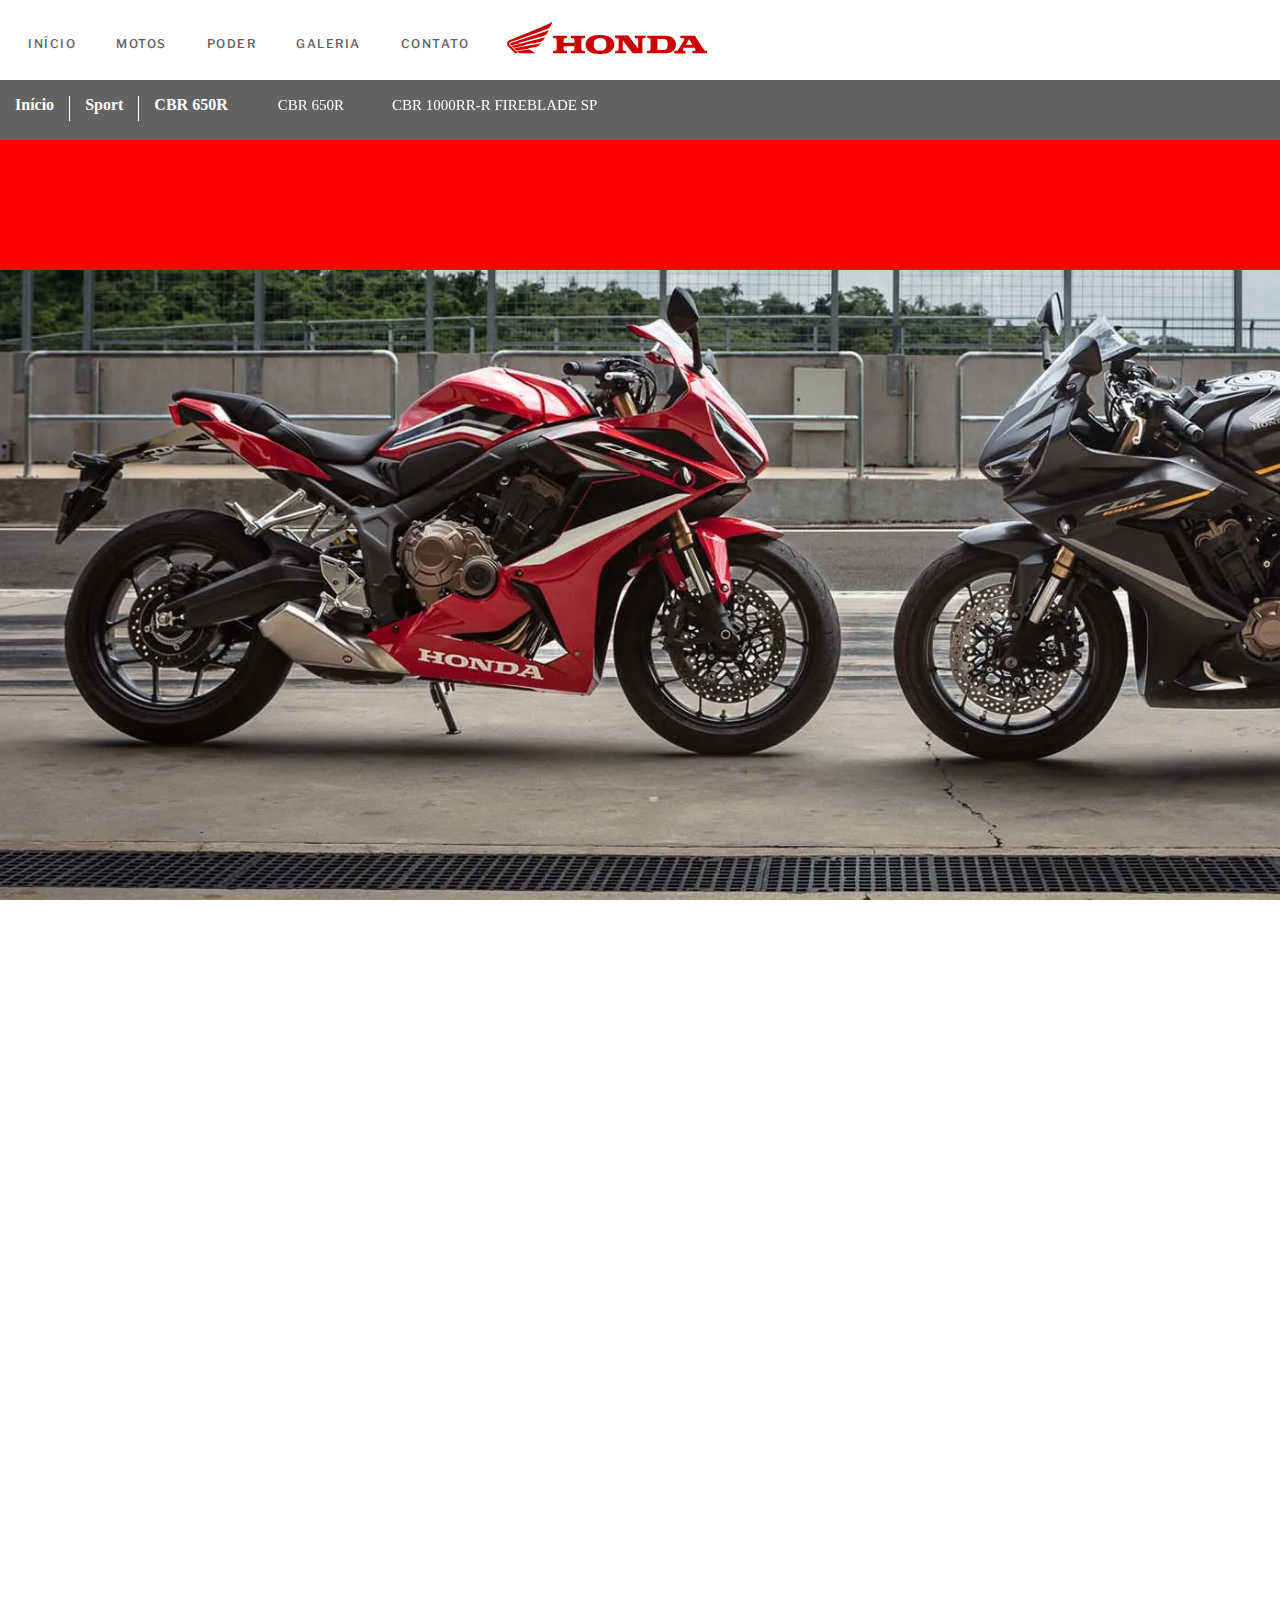
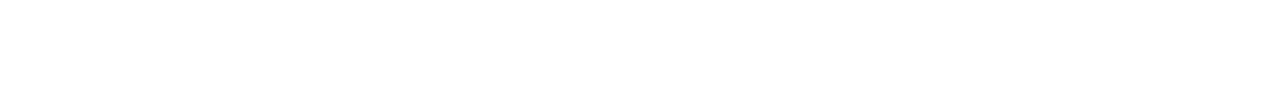
==== cbr.html @ 6dc8572f "Add files via upload" ====
<!doctype html>
<html lang="pt-br">
    <head>
        <meta charset="UTF-8"/>
        <title>Document</title>
	<link href="./css/header.css" rel="stylesheet"/>
	<link href="./css/cbr.css" rel="stylesheet"/>
    </head>
    <body>
	 <header id="header">
	    <nav id="nav">
		<button id="btn-mobile"><img style="width: 90px;" alt="" src="./img/menu.png"/></button>


	
		<ul id="menu">
		    
		    <li><a href="index.html">INÍCIO</a></li>
		    <li><a href="#motos">MOTOS</a></li>
		    <li><a href="#poder">PODER</a></li>
		    <li><a href="#galeria">GALERIA</a></li>
		    <li><a href="">CONTATO</a></li>
		</ul>
		
		<a href="https://www.honda.com.br/" target="_blank"><div id="navlogocbr"><img style="width: 200px" alt="" src="./img/logocbr.svg"/></div></a>
		<div id="navlogopreto"><img alt="" Src="./img/navlogopreto.png"/></div>

		
	    </nav>

	    
	 </header>

	 <div class="cbrbg">
	     <div class="subnav">
		 <div id="cobremenu"></div>
		 <ul id="submenu">
		     <li><a href="index.html">Início</a></li>
		     <li><a href="">Sport</a></li>
		     <li style="color: white; font-weight: 900;">CBR 650R</li>
		 </ul>

		    <div class="cbr-motos" id="cbr-motos">
		 <div id="cbr650">
		     <div style="position: relative; top: -10px"><img alt="" src="./img/minicbr.webp"/></div>
		     <div><a href="">CBR 650R</a></div>
		 </div>
		 
		 <div id="fireblade">
		     <div style="position: relative; top: -10px"><img alt="" src="./img/minifire.webp"/></div>
		     <div><a href="">CBR 1000RR-R FIREBLADE SP </a></div>
		 </div>
		    </div>
		    
	     </div>
	 </div>

	     

	 <script src="./js/sticky.js"></script>
	
    </body>
</html>
---- css/header.css ----
@import url('https://fonts.googleapis.com/css2?family=Anybody:wght@400;500;600;700;800;900&family=Bree+Serif&family=Cinzel:wght@400;500;600;700;800;900&family=Inter:wght@400;500;600;700;800;900&family=Libre+Franklin:wght@400;500;600;700;800;900&family=Passion+One:wght@400;700;900&family=Permanent+Marker&family=Roboto+Slab:wght@400;500;600;700;800;900&family=Sanchez&family=Titan+One&display=swap');

*{
    box-sizing: border-box;
    margin: 0px;
    padding: 0;
}

body{
    
}

img{
    max-width: 100%;
}


#header{
    
    display: flex;
    height: 70px;
    width: 100%;
    position: fixed;
    z-index: 1000;
    
}

#navlogo img{
    width: 70px;
}

#nav{
    display: flex;
    align-items: center;
    justify-content: start;
    width: 100%;
    height: 80px;
   
}

#menu{
    display: flex;
    padding: 28px;
    margin-top: 5px;
    list-style: none;
    gap: 30px;
    
    
}

#menu a{
    text-decoration: none;
    color: #f4f4f4;
    font-family: 'Libre Franklin', sans-serif;
    letter-spacing: 1.5px;
    font-size: 12px;
    font-weight: 500;
    margin-right: 10px;
    
       
}

#menu a:hover{
    color: red;
}

#btn-mobile{
    padding: 18px;
    margin-top: 5px;
    cursor: pointer;
    margin-left: 25px;
    margin-top: 10px;
    display: none;
}

#navlogo{
    position: absolute;
    left: 47%;
    top: 2px;
}


videobackground{
    height: 100vh;
    width: 100vw;
  
}


video{
    width: 100%;
    height: 100%;
}

#videobackground2{
    display: none;
}

#navlogopreto{

   display: none;
}

@media (max-width: 1000px){

    #header{
	
	height: 170px;
	
    }

    #nav{
	height: 170px;
    }
 

   
    #videobackground{
	display: none;
    }

    
    
    #videobackground2{
 display: block;
	top: 50%;
	left: 50%;
	min-width: 100%;
	min-height: 100%;
	width: auto;
	height: auto;
	z-index: -100;

	
    }

    video{
	width: 100%;
	height: 100%;
    }
    
    #btn-mobile{
	display: flex;
	position: absolute;
	top: 40px;
	left: 20px;
    }
   

    #menu{
	display: flex;
	flex-flow: column nowrap;
	position: absolute;
	z-index: 1000;
	top: 165px;
	left: -1000px;
	width: 100%;
	background: #030321;
	justify-content: center;
	align-items: center;
	gap: 260px;
	transition: all 0.7s;
	height: 0px;
	visibility: hidden;
	overflow-y: hidden;
    }

    #nav.active #menu{
	display: flex;
	flex-flow: column nowrap;
	height:100vh;
	transition: .7s;
	visibility: visible;
	transform: translateX(1000px);
	
    }

    #menu a{
	font-size: 45px;
	
    }

    #navlogo{
	left: 420px;
	top: 4px;
	display: block;
	position: absolute;
    }

    #navlogo img{
	width: 150px;
	left: -120px;
	
    }

   

    #btn-mobile{
	display: block;
	padding: 1.5rem 1rem;
	border: none;
	background: none;
	top: 16px;
	width: 150px;
	height: 80px;
	
    }

   

}
---- css/cbr.css ----
*{
    margin: 0;
    padding: 0;
    box-sizing: border-box;
}

body{
    
 height: 1700px;
}

#nav{
    background: white;
    
}

#nav a{
    color: #5b5c5c;
    
}



.cbrbg{
    width: 100%;
    height: 100vh;
    background-image:url("../img/cbrbg.jpg");
    background-size: cover;
    background-repeat: no-repeat;
    background-attachment: fixed;
    
    
}

.subnav{
    background-color: red;
    height: 270px;
   
    width: 100%;
    
}

#cobremenu{
    height: 70px;
}



#submenu{
    background: #636363;
    width: 100%;
    height: 70px;
    position: sticky;
    top: 0px;
    bottom: 15px;
    transition: all 0.2 ease;
    display: flex;
    flex-flow: row wrap;
    justify-content: start;
    align-items: center;
    list-style: none;
    gap: 15px;
    
    -moz-transition: all 0.3s ease;
    -webkit-transition: all 0.3s ease;
}



#submenu li{
    border-right: 0.1px solid white;
    padding-right: 15px;
    height: 25px;
    margin-top: 6px;
}

#submenu li:nth-child(1){
    margin-left: 15px;
}


#submenu li:nth-child(3){
    border-right: none;
}

#submenu a{
    text-decoration: none;
    color: white;
    font-weight: 900;
    display: block;
}

#submenu a:hover{
    color: black;
}

.cbr-motos{
    display: flex;
    position: relative;
    left: 255px;
    top: -120px;
    
    width: 400px;
    
}

.cbr-motos a{
    text-decoration: none;
    color: white;
    font-size: 15px;
}

#cbr650{
    display: flex;
    flex-flow: column wrap;
    justify-content: center;
    align-items: center;
}

#fireblade{
    display: flex;
    flex-flow: column wrap;
    justify-content: center;
    align-items: center;
    margin-left: 25px;
}
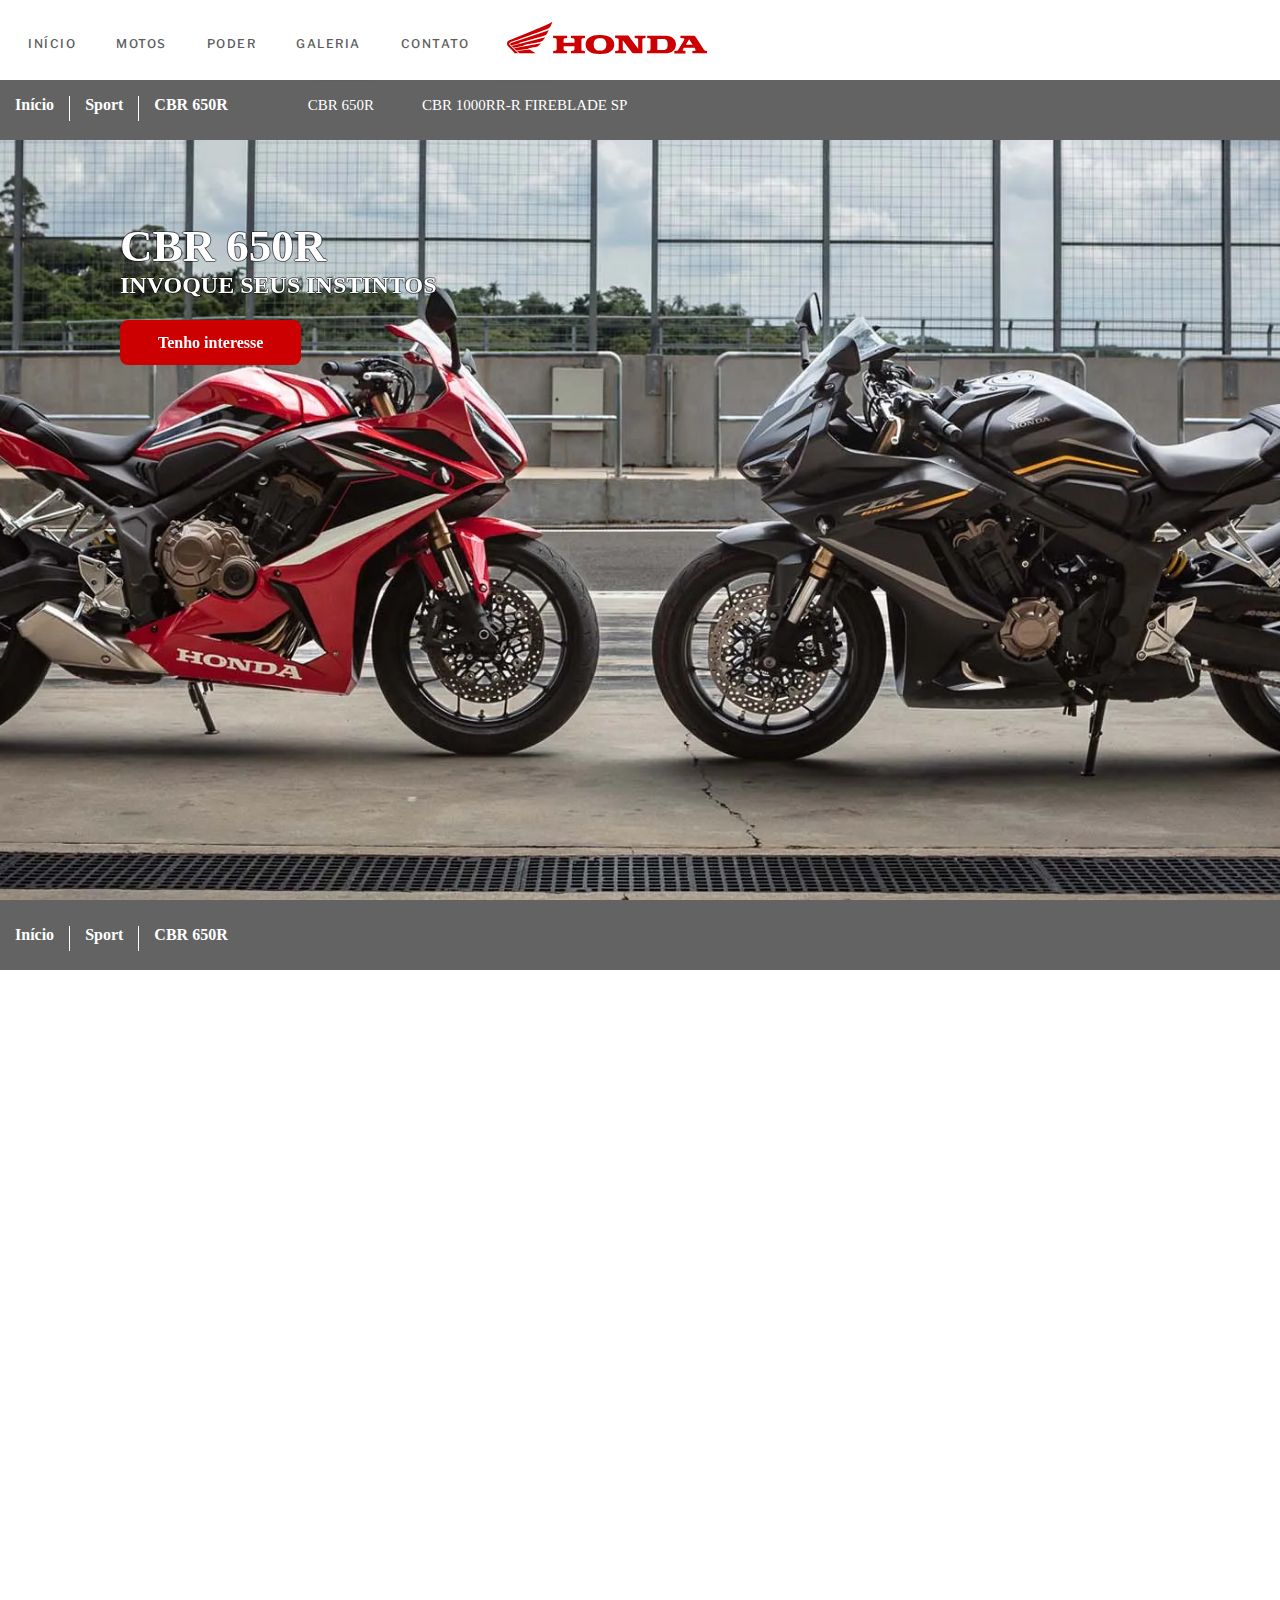
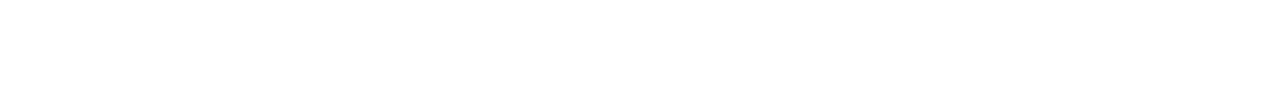
==== commit 5b5b4514: "Add files via upload" ====
--- a/cbr.html
+++ b/cbr.html
@@ -42,20 +42,40 @@
 
 		    <div class="cbr-motos" id="cbr-motos">
 		 <div id="cbr650">
-		     <div style="position: relative; top: -10px"><img alt="" src="./img/minicbr.webp"/></div>
+		     <div style="position: relative; top: -10px"><a href=""><img alt="" src="./img/minicbr.webp"/></a></div>
 		     <div><a href="">CBR 650R</a></div>
 		 </div>
 		 
 		 <div id="fireblade">
-		     <div style="position: relative; top: -10px"><img alt="" src="./img/minifire.webp"/></div>
+		     <div style="position: relative; top: -10px"><a href=""><img alt="" src="./img/minifire.webp"/></a></div>
 		     <div><a href="">CBR 1000RR-R FIREBLADE SP </a></div>
 		 </div>
 		    </div>
 		    
 	     </div>
+
+
+
+	     <div class="dentroimg">
+		 <div><h1 style="font-size: 45px;text-shadow: -1px 0 rgba(0,0,0,0.5), 0 1px rgba(0,0,0,0.5),
+				 1px 0 rgba(0,0,0,0.5), 0 -1px rgba(0,0,0,0.5)">CBR 650R</h1></div>
+		 <div><h2 style="text-shadow: -1px 0 rgba(0,0,0,0.5), 0 1px rgba(0,0,0,0.5),
+				 1px 0 rgba(0,0,0,0.5), 0 -1px rgba(0,0,0,0.5)">INVOQUE SEUS INSTINTOS</h2></div>
+		 <div style="margin-top: 35px;"><a href="">Tenho interesse</a></div>
+	     </div>
 	 </div>
 
-	     
+	     <div class="cbrbg2">
+	     <div class="subnav2">
+		 <div id="cobremenu2"></div>
+		 <ul id="submenu2">
+		     <li><a href="index.html">Início</a></li>
+		     <li><a href="">Sport</a></li>
+		     <li style="color: white; font-weight: 900;">CBR 650R</li>
+		 </ul>
+
+	
+	     </div>
 
 	 <script src="./js/sticky.js"></script>
 	
--- a/css/cbr.css
+++ b/css/cbr.css
@@ -28,14 +28,15 @@
     background-size: cover;
     background-repeat: no-repeat;
     background-attachment: fixed;
-    
+    background-position:center;
     
 }
 
 .subnav{
-    background-color: red;
-    height: 270px;
    
+    
+    height:70px;
+    
     width: 100%;
     
 }
@@ -50,9 +51,8 @@
     background: #636363;
     width: 100%;
     height: 70px;
-    position: sticky;
-    top: 0px;
-    bottom: 15px;
+    
+    
     transition: all 0.2 ease;
     display: flex;
     flex-flow: row wrap;
@@ -97,7 +97,7 @@
 .cbr-motos{
     display: flex;
     position: relative;
-    left: 255px;
+    left: 285px;
     top: -120px;
     
     width: 400px;
@@ -124,3 +124,104 @@
     align-items: center;
     margin-left: 25px;
 }
+
+.dentroimg{
+    
+    width: 350px;
+    position: absolute;
+    height: 169px;
+    left: 120px;
+    position: sticky;
+    top: 220px;
+}
+
+.dentroimg h1, h2, a{
+    color: white;
+    text-decoration: none;
+}
+
+.dentroimg a{
+    background: #cc0000;
+    padding: 14px 38px;
+    font-weight: 700;
+    border-radius: 8px;
+}
+
+.cbrbg2{
+    width: 100vw;
+    height: 100vh;
+    background-image:url("../img/cbrbg.jpg");
+    background-size: cover;
+    background-repeat: no-repeat;
+    background-attachment: fixed;
+    background-position:center;
+    position: sticky;
+    top:370px;
+    height: 800px;
+ 
+}
+
+.subnav2{
+   
+    
+    height:70px;
+    
+    width: 100%;
+    
+}
+
+#cobremenu{
+    height: 70px;
+}
+
+
+
+#submenu2{
+    background: #636363;
+    width: 100%;
+    height: 70px;
+    
+    
+    transition: all 0.2 ease;
+    display: flex;
+    flex-flow: row wrap;
+    justify-content: start;
+    align-items: center;
+    list-style: none;
+    gap: 15px;
+    
+    -moz-transition: all 0.3s ease;
+    -webkit-transition: all 0.3s ease;
+}
+
+
+
+#submenu2 li{
+    border-right: 0.1px solid white;
+    padding-right: 15px;
+    height: 25px;
+    margin-top: 6px;
+}
+
+#submenu2 li:nth-child(1){
+    margin-left: 15px;
+}
+
+
+#submenu2 li:nth-child(3){
+    border-right: none;
+}
+
+#submenu2 a{
+    text-decoration: none;
+    color: white;
+    font-weight: 900;
+    display: block;
+}
+
+#submenu2 a:hover{
+    color: black;
+}
+
+
+
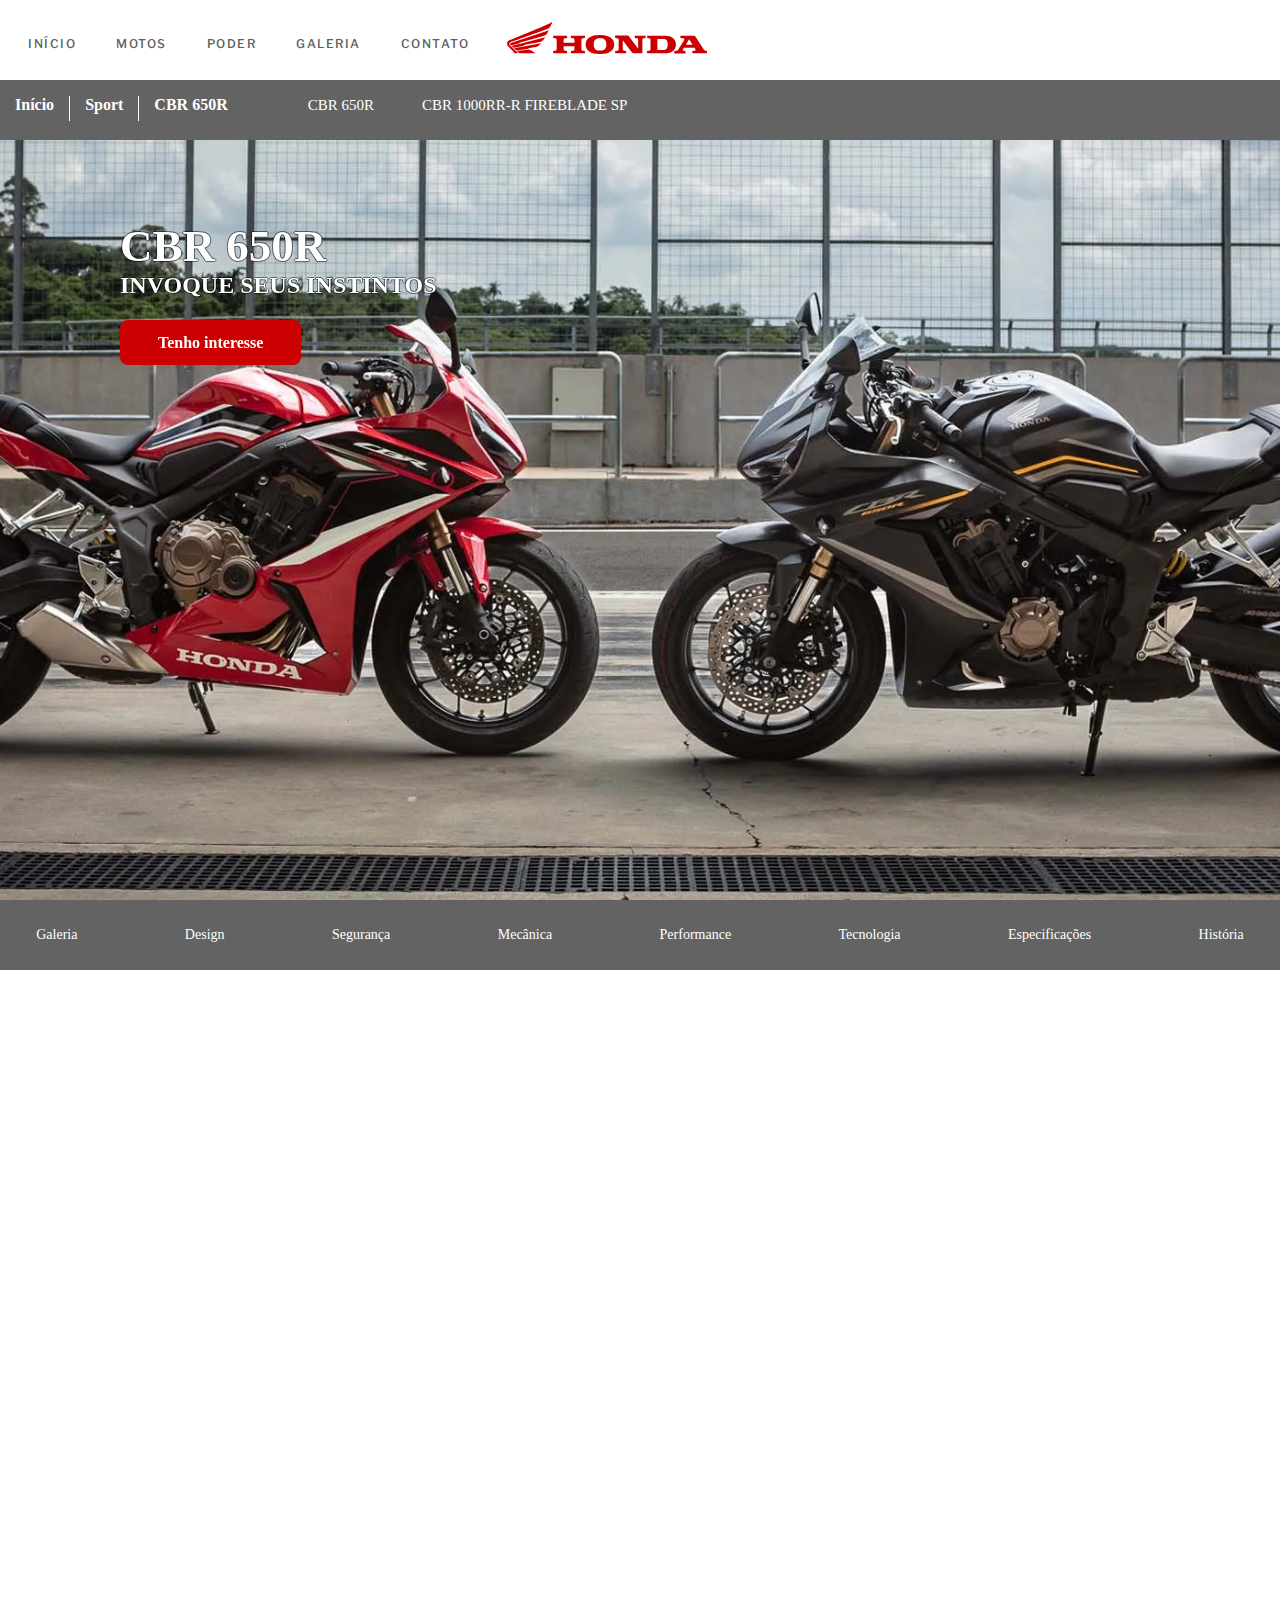
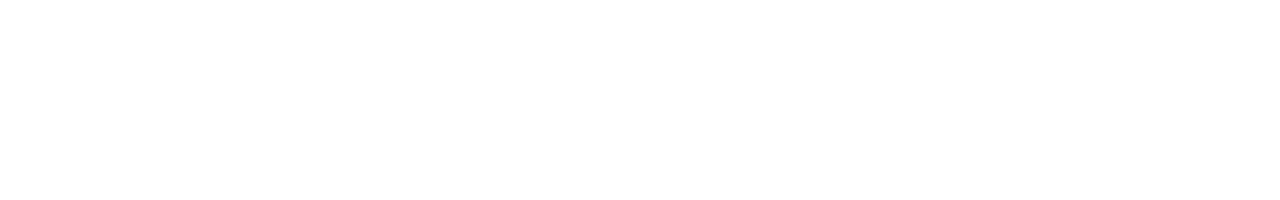
==== commit 1b473e09: "Add files via upload" ====
--- a/cbr.html
+++ b/cbr.html
@@ -69,12 +69,47 @@
 	     <div class="subnav2">
 		 <div id="cobremenu2"></div>
 		 <ul id="submenu2">
-		     <li><a href="index.html">Início</a></li>
-		     <li><a href="">Sport</a></li>
-		     <li style="color: white; font-weight: 900;">CBR 650R</li>
+		     <li><a href="">Galeria</a></li>
+		     <li><a href="">Design</a></li>
+		     <li><a href="">Segurança</a></li>
+		     <li><a href="">Mecânica</a></li>
+		     <li><a href="">Performance</a></li>
+		     <li><a href="">Tecnologia</a></li>
+		     <li><a href="">Especificações</a></li>
+		     <li><a href="">História</a></li>
 		 </ul>
 
 	
+	     </div>
+
+	     <div class="preçocbr">
+		 <div class="subpreço">
+		     <div style="line-height: 1.15">
+			 <p style="font-size: 24px;">A partir de</p>
+			 <p style="font-size: 42px; font-weight: 700; color: red;">R$ 58.900</p>
+			 <p style="font-size: 12px; color: #1e1e1e">Preço sujeito à alterações. Frete não incluso.</p>
+		     </div>
+		     
+		     <div>
+			 <p class="marginp">Potência Máxima</p>
+			 <p style="color: white;">88,4 CV a 11500 rpm</p>
+		     </div>
+		     
+		     <div>
+			 <p class="marginp">Torque Máximo</p>
+			 <p style="color: white;">6,13 kgf.m a 8000 rpm</p>
+		     </div>
+		     
+		     <div>
+			 <p class="marginp">Tanque de Combustível</p>
+			 <p style="color: white;">15,4 litros</p>
+		     </div>
+		     
+		     <div>
+			 <a href="" style="background: #cc0000; padding: 16px 28px; border-radius: 10px;">Tenho Interesse</a>
+		     </div>
+		 </div>
+	     
 	     </div>
 
 	 <script src="./js/sticky.js"></script>
--- a/css/cbr.css
+++ b/css/cbr.css
@@ -29,7 +29,8 @@
     background-repeat: no-repeat;
     background-attachment: fixed;
     background-position:center;
-    
+    position: relative;
+    z-index: 99;
 }
 
 .subnav{
@@ -90,9 +91,7 @@
     display: block;
 }
 
-#submenu a:hover{
-    color: black;
-}
+
 
 .cbr-motos{
     display: flex;
@@ -150,20 +149,21 @@
 .cbrbg2{
     width: 100vw;
     height: 100vh;
-    background-image:url("../img/cbrbg.jpg");
+    background-image:url("../img/cbrpreta.jpg");
     background-size: cover;
     background-repeat: no-repeat;
     background-attachment: fixed;
     background-position:center;
     position: sticky;
-    top:370px;
-    height: 800px;
+    top:280px;
+    
  
 }
 
 .subnav2{
-   
-    
+    
+    position: sticky;
+    top: 76px;
     height:70px;
     
     width: 100%;
@@ -185,10 +185,10 @@
     transition: all 0.2 ease;
     display: flex;
     flex-flow: row wrap;
-    justify-content: start;
+    justify-content: space-around;
     align-items: center;
     list-style: none;
-    gap: 15px;
+    gap: 35px;
     
     -moz-transition: all 0.3s ease;
     -webkit-transition: all 0.3s ease;
@@ -196,27 +196,14 @@
 
 
 
-#submenu2 li{
-    border-right: 0.1px solid white;
-    padding-right: 15px;
-    height: 25px;
-    margin-top: 6px;
-}
-
-#submenu2 li:nth-child(1){
-    margin-left: 15px;
-}
-
-
-#submenu2 li:nth-child(3){
-    border-right: none;
-}
+
 
 #submenu2 a{
     text-decoration: none;
     color: white;
-    font-weight: 900;
+    font-weight: 400;
     display: block;
+    font-size: 14px;
 }
 
 #submenu2 a:hover{
@@ -225,3 +212,33 @@
 
 
 
+.preçocbr{
+    position: absolute;
+    top: -200px;
+    z-index: 1;
+    width: 100%;
+    background: black;
+    height: 200px;
+}
+
+.subpreço div p{
+    color: #3d3d3e
+    
+}
+
+.subpreço{
+    display: flex;
+    flex-flow: row wrap;
+    justify-content: space-around;
+    align-items: center;
+    text-align: left;
+    margin-top: 50px;
+    
+    margin-left: 2%;
+    margin-right: 2%;
+}
+
+.marginp{
+    margin-bottom: 10px;
+    
+}
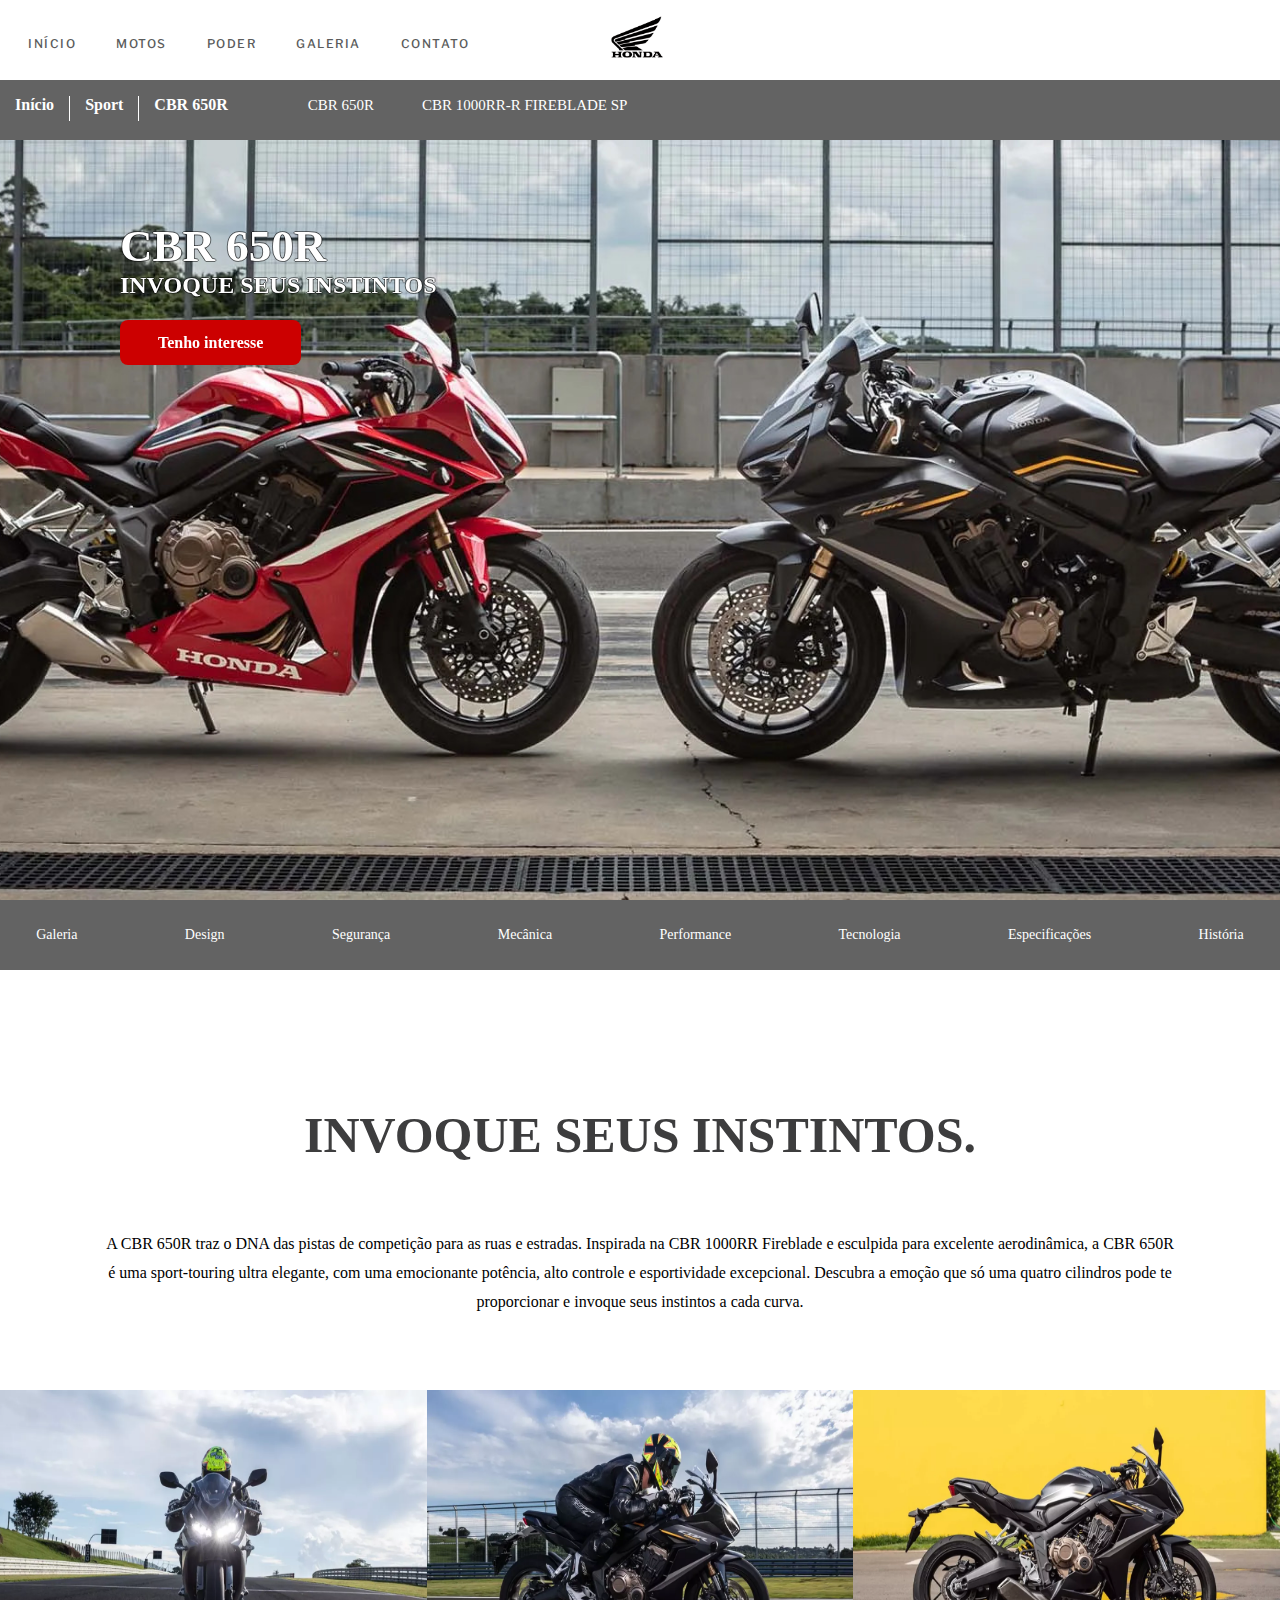
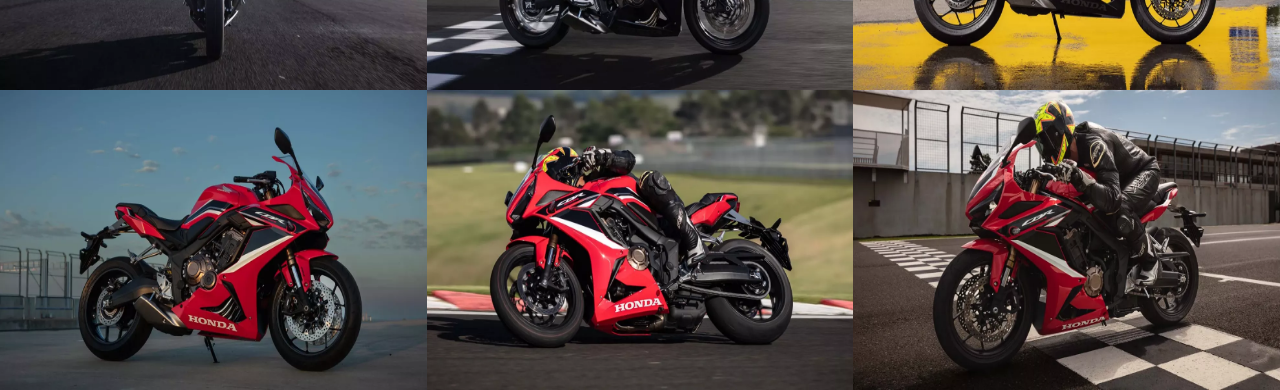
==== commit 2c142fbd: "Add files via upload" ====
--- a/cbr.html
+++ b/cbr.html
@@ -22,7 +22,7 @@
 		    <li><a href="">CONTATO</a></li>
 		</ul>
 		
-		<a href="https://www.honda.com.br/" target="_blank"><div id="navlogocbr"><img style="width: 200px" alt="" src="./img/logocbr.svg"/></div></a>
+		<a href="https://www.honda.com.br/" target="_blank"><div id="navlogo"><img  alt="" src="./img/navlogopreto.png"/></div></a>
 		<div id="navlogopreto"><img alt="" Src="./img/navlogopreto.png"/></div>
 
 		
@@ -69,7 +69,7 @@
 	     <div class="subnav2">
 		 <div id="cobremenu2"></div>
 		 <ul id="submenu2">
-		     <li><a href="">Galeria</a></li>
+		     <li><a href="#tittle-cbr-main">Galeria</a></li>
 		     <li><a href="">Design</a></li>
 		     <li><a href="">Segurança</a></li>
 		     <li><a href="">Mecânica</a></li>
@@ -78,7 +78,6 @@
 		     <li><a href="">Especificações</a></li>
 		     <li><a href="">História</a></li>
 		 </ul>
-
 	
 	     </div>
 
@@ -108,11 +107,47 @@
 		     <div>
 			 <a href="" style="background: #cc0000; padding: 16px 28px; border-radius: 10px;">Tenho Interesse</a>
 		     </div>
+		     
 		 </div>
+
+		
+	     </div>
+	     <div style="height: 70px;"></div>
+
+	     <div class="cbr-main">
+		 
+	     
+	     <div id="tittle-cbr-main">
+		 
+		 <h3 style="color: black; font-size: 50px; margin-bottom: 50px; color: #3d3d3e">INVOQUE SEUS INSTINTOS.</h3>
+		     <p style="margin-left:8%; margin-right: 8%; font-size: 16px;">A CBR 650R traz o DNA das pistas de competição para as ruas e estradas. Inspirada na CBR 1000RR Fireblade e esculpida para excelente aerodinâmica, a CBR 650R é uma sport-touring ultra elegante, com uma emocionante potência, alto controle e esportividade excepcional. Descubra a emoção que só uma quatro cilindros pode te proporcionar e invoque seus instintos a cada curva.</p>
+	     </div>
+
+	     <div class="gallery">
+		 <div class="galeria-foto" style="overflow: hidden;" >
+		     <img alt="" src="./img/cbr1.webp"/ id="img1" style="width: 100%;">
+		 </div>
+		 <div class="galeria-foto" >
+		     <img alt="" src="./img/cbr2.webp" id="img2"/>
+		 </div>
+		 <div class="galeria-foto">
+		     <img alt="" src="./img/cbr3.webp" id="img3"/>
+		 </div>
+		 <div class="galeria-foto">
+		     <img alt="" src="./img/cbr4.webp" id="img4" />
+		 </div>
+		 <div class="galeria-foto" >
+		     <img alt="" src="./img/cbr5.webp" id="img5"/>
+		 </div>
+		 <div class="galeria-foto">
+		     <img alt="" src="./img/cbr6.webp" id="img6"/>
+		 </div>
+	
+	     </div>
 	     
 	     </div>
-
-	 <script src="./js/sticky.js"></script>
-	
+		 <script src="./js/sticky.js"></script>
+		 <script src="./js/galeriacbr.js"></script>
+		 <script src="./js/zoomGaleria.js"></script>
     </body>
 </html>
--- a/css/cbr.css
+++ b/css/cbr.css
@@ -149,11 +149,7 @@
 .cbrbg2{
     width: 100vw;
     height: 100vh;
-    background-image:url("../img/cbrpreta.jpg");
-    background-size: cover;
-    background-repeat: no-repeat;
-    background-attachment: fixed;
-    background-position:center;
+    background: white;
     position: sticky;
     top:280px;
     
@@ -165,7 +161,7 @@
     position: sticky;
     top: 76px;
     height:70px;
-    
+    z-index: 1000;
     width: 100%;
     
 }
@@ -242,3 +238,67 @@
     margin-bottom: 10px;
     
 }
+
+
+.cbr-main{
+    width: 100%;
+    height: 100%;
+}
+
+#tittle-cbr-main{
+    text-align: center;
+    width: 100%;
+   
+    height: 300px;
+    margin-top: 50px;
+    line-height: 1.8;
+    
+}
+
+#tittle-cbr-main p{
+    
+}
+
+
+.gallery{
+ display: grid;
+ grid-template-columns: repeat(3, 1fr);
+ position: absolute;
+ justify-content: center;
+ align-items: center;
+    z-index: 10;
+    grid-gap: 20;
+}
+
+.gallery img{
+    cursor: pointer;
+    height: 300px;
+    transition: all 1.5s ease;
+}
+
+#lightbox{
+    position: fixed;
+    display: none;
+    z-index: 100;
+    top: 0;
+    left: 0;
+    width: 100vw;
+    height: 100vh;
+    background-color: rgba(0, 0, 0, .6);
+}
+
+#lightbox.active{
+ display: flex;
+ justify-content: center;
+ align-items: center;
+}
+
+#lightbox img{
+    height: 100%;
+}
+
+.galeria-foto{
+    overflow: hidden;
+    background: green;
+    height: 300px;
+}
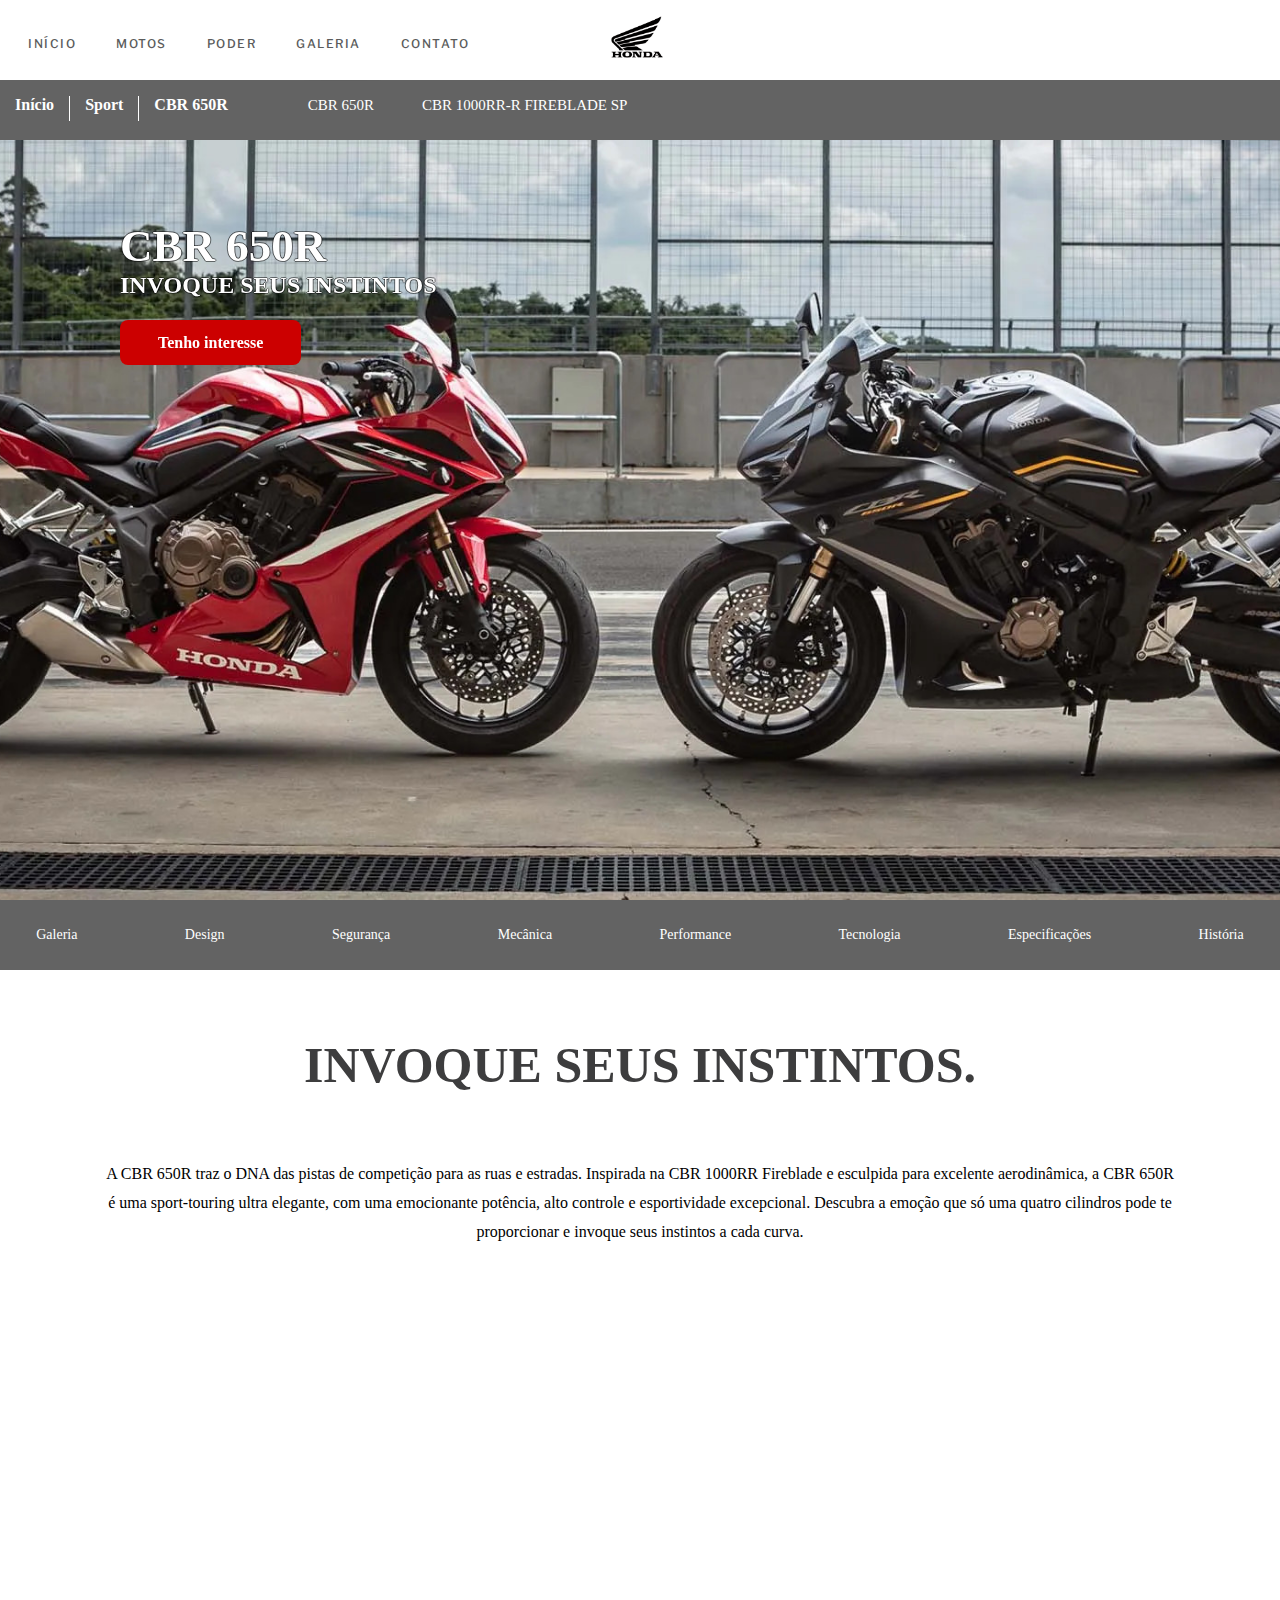
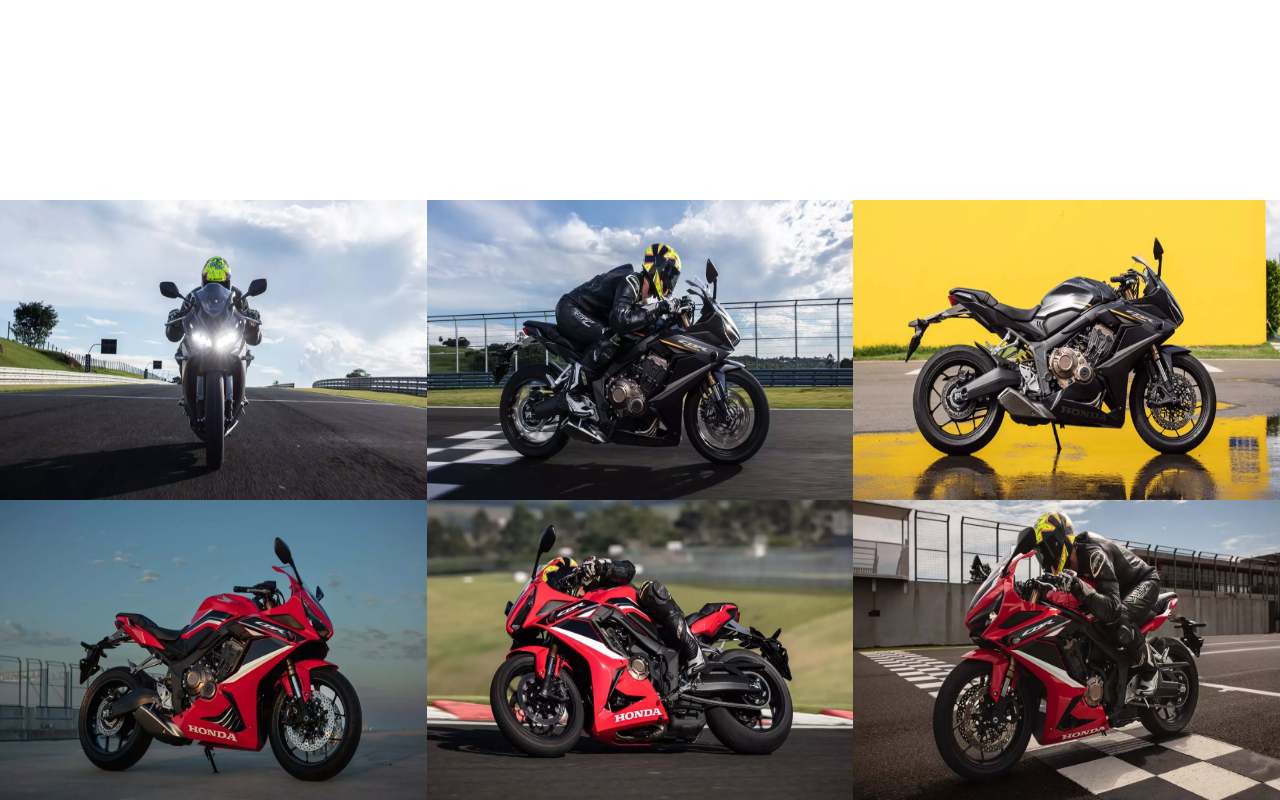
==== commit cde198de: "Add files via upload" ====
--- a/cbr.html
+++ b/cbr.html
@@ -11,8 +11,8 @@
 	    <nav id="nav">
 		<button id="btn-mobile"><img style="width: 90px;" alt="" src="./img/menu.png"/></button>
 
-
-	
+		<span id="perc" style="display:none;">0%</span>
+		
 		<ul id="menu">
 		    
 		    <li><a href="index.html">INÍCIO</a></li>
@@ -38,6 +38,7 @@
 		     <li><a href="index.html">Início</a></li>
 		     <li><a href="">Sport</a></li>
 		     <li style="color: white; font-weight: 900;">CBR 650R</li>
+		    
 		 </ul>
 
 		    <div class="cbr-motos" id="cbr-motos">
@@ -66,20 +67,7 @@
 	 </div>
 
 	     <div class="cbrbg2">
-	     <div class="subnav2">
-		 <div id="cobremenu2"></div>
-		 <ul id="submenu2">
-		     <li><a href="#tittle-cbr-main">Galeria</a></li>
-		     <li><a href="">Design</a></li>
-		     <li><a href="">Segurança</a></li>
-		     <li><a href="">Mecânica</a></li>
-		     <li><a href="">Performance</a></li>
-		     <li><a href="">Tecnologia</a></li>
-		     <li><a href="">Especificações</a></li>
-		     <li><a href="">História</a></li>
-		 </ul>
-	
-	     </div>
+
 
 	     <div class="preçocbr">
 		 <div class="subpreço">
@@ -109,19 +97,37 @@
 		     </div>
 		     
 		 </div>
+	     </div>
 
-		
+	      <div class="subnav2" id="fixo">
+		 
+		 <ul id="submenu2">
+		     <li><a href="#tittle-cbr-main">Galeria</a></li>
+		     <li><a href="">Design</a></li>
+		     <li><a href="">Segurança</a></li>
+		     <li><a href="">Mecânica</a></li>
+		     <li><a href="">Performance</a></li>
+		     <li><a href="">Tecnologia</a></li>
+		     <li><a href="">Especificações</a></li>
+		     <li><a href="">História</a></li>
+		 </ul>
+		 
+	      </div>
+	      <div id="tittle-cbr-main">
+		 
+		 <h3 style="color: black; font-size: 50px; margin-bottom: 50px; color: #3d3d3e">INVOQUE SEUS INSTINTOS.</h3>
+		 <p style="margin-left:8%; margin-right: 8%; font-size: 16px;">A CBR 650R traz o DNA das pistas de competição para as ruas e estradas. Inspirada na CBR 1000RR Fireblade e esculpida para excelente aerodinâmica, a CBR 650R é uma sport-touring ultra elegante, com uma emocionante potência, alto controle e esportividade excepcional. Descubra a emoção que só uma quatro cilindros pode te proporcionar e invoque seus instintos a cada curva.</p>
+	      </div>
 	     </div>
-	     <div style="height: 70px;"></div>
 
-	     <div class="cbr-main">
+	     	     
+	     
+
+     
+	    
 		 
 	     
-	     <div id="tittle-cbr-main">
-		 
-		 <h3 style="color: black; font-size: 50px; margin-bottom: 50px; color: #3d3d3e">INVOQUE SEUS INSTINTOS.</h3>
-		     <p style="margin-left:8%; margin-right: 8%; font-size: 16px;">A CBR 650R traz o DNA das pistas de competição para as ruas e estradas. Inspirada na CBR 1000RR Fireblade e esculpida para excelente aerodinâmica, a CBR 650R é uma sport-touring ultra elegante, com uma emocionante potência, alto controle e esportividade excepcional. Descubra a emoção que só uma quatro cilindros pode te proporcionar e invoque seus instintos a cada curva.</p>
-	     </div>
+	  
 
 	     <div class="gallery">
 		 <div class="galeria-foto" style="overflow: hidden;" >
@@ -142,10 +148,19 @@
 		 <div class="galeria-foto">
 		     <img alt="" src="./img/cbr6.webp" id="img6"/>
 		 </div>
-	
+		 
+		
+
+	    
 	     </div>
-	     
-	     </div>
+    
+	   
+
+	     <div class="teste">p</div>
+
+	     <div class="teste2">p</div>
+
+	     <script src="./js/fixed.js"></script>
 		 <script src="./js/sticky.js"></script>
 		 <script src="./js/galeriacbr.js"></script>
 		 <script src="./js/zoomGaleria.js"></script>
